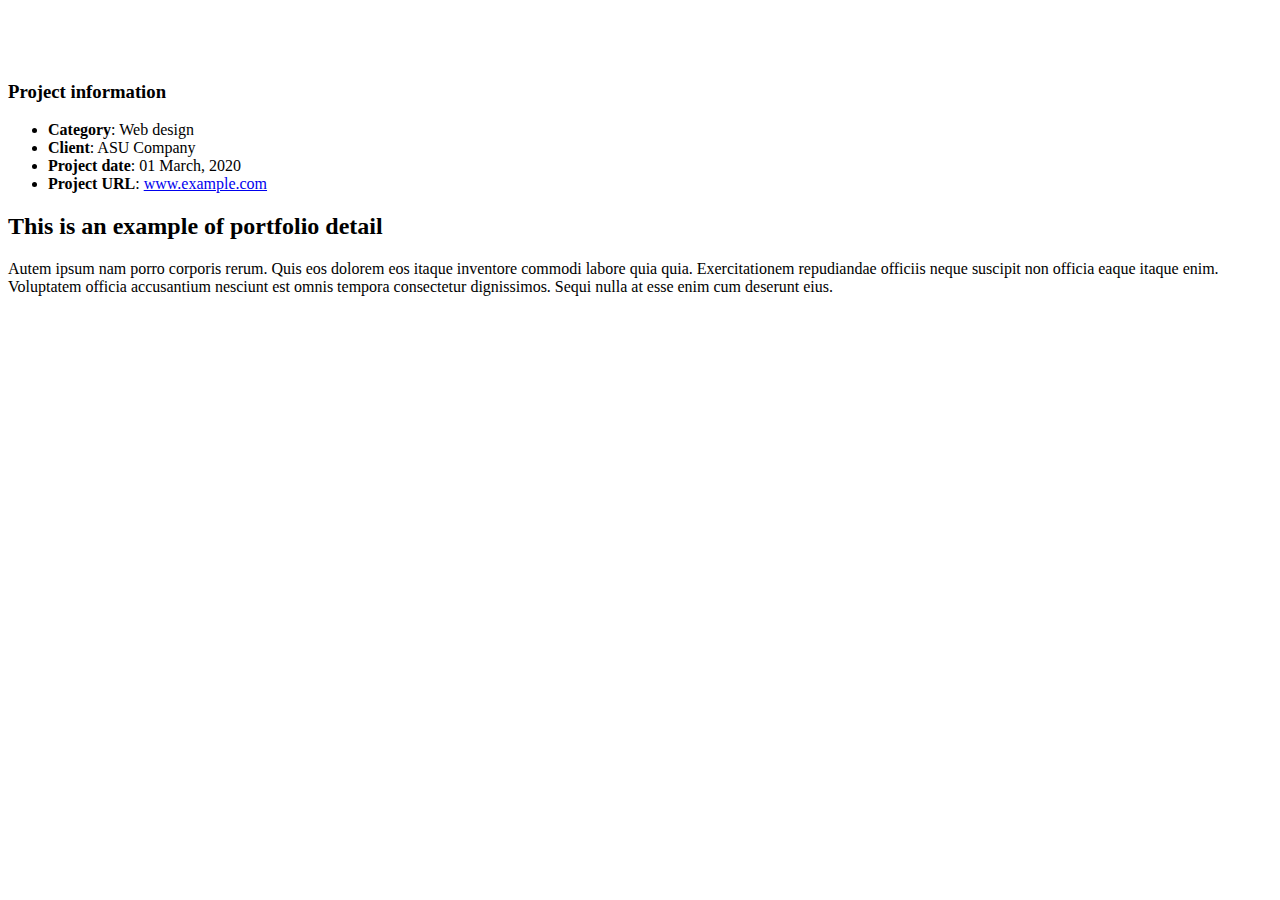
==== portfolio-details.html @ 47aa72e9 "Add files via upload" ====
<!DOCTYPE html>
<html lang="en">

<head>
  <meta charset="utf-8">
  <meta content="width=device-width, initial-scale=1.0" name="viewport">

  <title>Portfolio Details - Personal Bootstrap Template</title>
  <meta content="" name="description">
  <meta content="" name="keywords">

  <!-- Favicons -->
  <link href="assets/img/favicon.png" rel="icon">
  <link href="assets/img/apple-touch-icon.png" rel="apple-touch-icon">

  <!-- Google Fonts -->
  <link href="https://fonts.googleapis.com/css?family=Open+Sans:300,300i,400,400i,600,600i,700,700i|Raleway:300,300i,400,400i,500,500i,600,600i,700,700i|Poppins:300,300i,400,400i,500,500i,600,600i,700,700i" rel="stylesheet">

  <!-- Vendor CSS Files -->
  <link href="assets/vendor/aos/aos.css" rel="stylesheet">
  <link href="assets/vendor/bootstrap/css/bootstrap.min.css" rel="stylesheet">
  <link href="assets/vendor/bootstrap-icons/bootstrap-icons.css" rel="stylesheet">
  <link href="assets/vendor/boxicons/css/boxicons.min.css" rel="stylesheet">
  <link href="assets/vendor/glightbox/css/glightbox.min.css" rel="stylesheet">
  <link href="assets/vendor/swiper/swiper-bundle.min.css" rel="stylesheet">

  <!-- Template Main CSS File -->
  <link href="assets/css/style.css" rel="stylesheet">

  <!-- =======================================================
  * Template Name: MyResume
  * Updated: Mar 10 2023 with Bootstrap v5.2.3
  * Template URL: https://bootstrapmade.com/free-html-bootstrap-template-my-resume/
  * Author: BootstrapMade.com
  * License: https://bootstrapmade.com/license/
  ======================================================== -->
</head>

<body>

  <main id="main">

    <!-- ======= Portfolio Details Section ======= -->
    <section id="portfolio-details" class="portfolio-details">
      <div class="container">

        <div class="row gy-4">

          <div class="col-lg-8">
            <div class="portfolio-details-slider swiper">
              <div class="swiper-wrapper align-items-center">

                <div class="swiper-slide">
                  <img src="assets/img/portfolio/portfolio-details-1.jpg" alt="">
                </div>

                <div class="swiper-slide">
                  <img src="assets/img/portfolio/portfolio-details-2.jpg" alt="">
                </div>

                <div class="swiper-slide">
                  <img src="assets/img/portfolio/portfolio-details-3.jpg" alt="">
                </div>

              </div>
              <div class="swiper-pagination"></div>
            </div>
          </div>

          <div class="col-lg-4">
            <div class="portfolio-info">
              <h3>Project information</h3>
              <ul>
                <li><strong>Category</strong>: Web design</li>
                <li><strong>Client</strong>: ASU Company</li>
                <li><strong>Project date</strong>: 01 March, 2020</li>
                <li><strong>Project URL</strong>: <a href="#">www.example.com</a></li>
              </ul>
            </div>
            <div class="portfolio-description">
              <h2>This is an example of portfolio detail</h2>
              <p>
                Autem ipsum nam porro corporis rerum. Quis eos dolorem eos itaque inventore commodi labore quia quia. Exercitationem repudiandae officiis neque suscipit non officia eaque itaque enim. Voluptatem officia accusantium nesciunt est omnis tempora consectetur dignissimos. Sequi nulla at esse enim cum deserunt eius.
              </p>
            </div>
          </div>

        </div>

      </div>
    </section><!-- End Portfolio Details Section -->

  </main><!-- End #main -->

  <div id="preloader"></div>
  <a href="#" class="back-to-top d-flex align-items-center justify-content-center"><i class="bi bi-arrow-up-short"></i></a>

  <!-- Vendor JS Files -->
  <script src="assets/vendor/purecounter/purecounter_vanilla.js"></script>
  <script src="assets/vendor/aos/aos.js"></script>
  <script src="assets/vendor/bootstrap/js/bootstrap.bundle.min.js"></script>
  <script src="assets/vendor/glightbox/js/glightbox.min.js"></script>
  <script src="assets/vendor/isotope-layout/isotope.pkgd.min.js"></script>
  <script src="assets/vendor/swiper/swiper-bundle.min.js"></script>
  <script src="assets/vendor/typed.js/typed.min.js"></script>
  <script src="assets/vendor/waypoints/noframework.waypoints.js"></script>
  <script src="assets/vendor/php-email-form/validate.js"></script>

  <!-- Template Main JS File -->
  <script src="assets/js/main.js"></script>

</body>

</html>
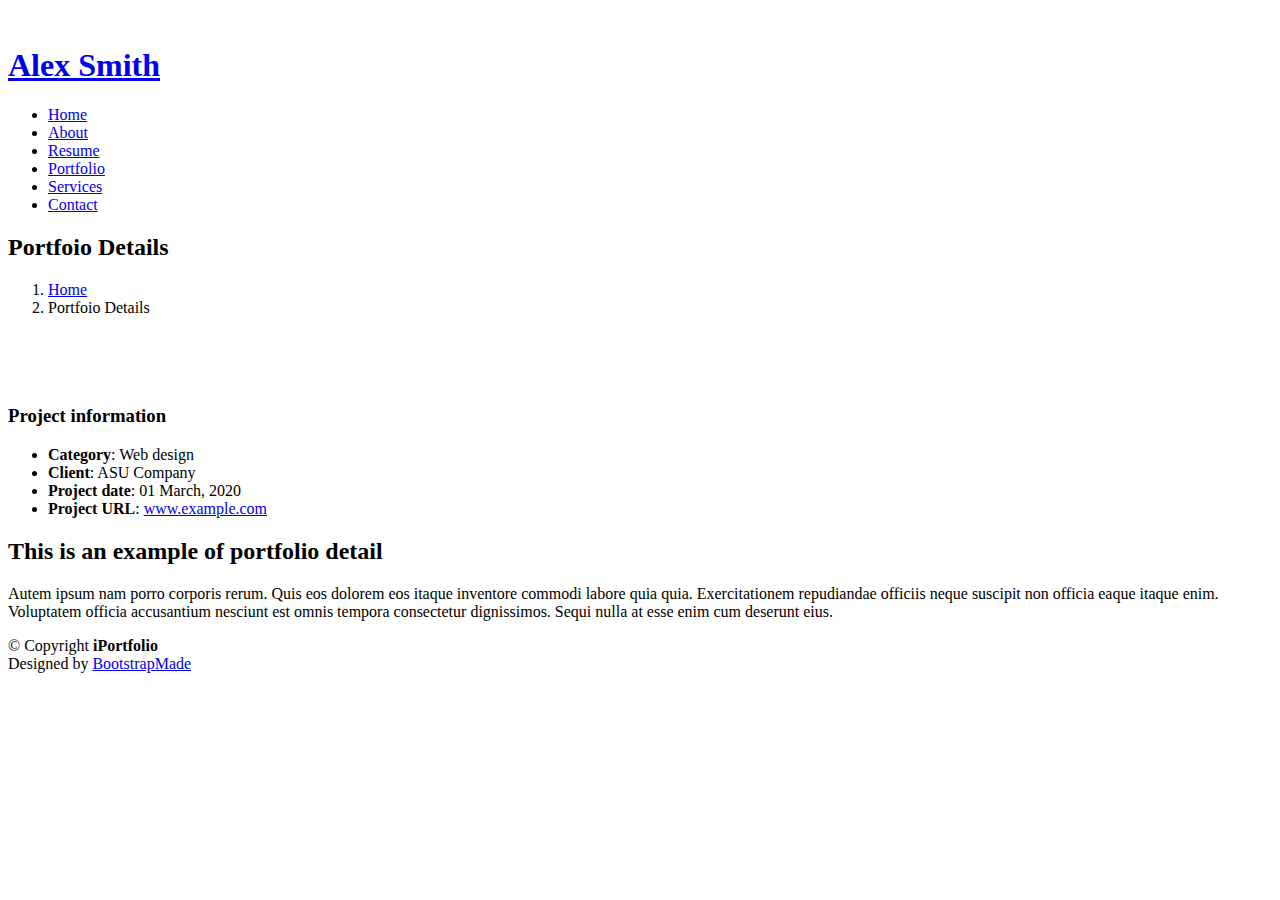
==== commit 302029e0: "Add files via upload" ====
--- a/portfolio-details.html
+++ b/portfolio-details.html
@@ -5,7 +5,7 @@
   <meta charset="utf-8">
   <meta content="width=device-width, initial-scale=1.0" name="viewport">
 
-  <title>Portfolio Details - Personal Bootstrap Template</title>
+  <title>Portfolio Details - iPortfolio Bootstrap Template</title>
   <meta content="" name="description">
   <meta content="" name="keywords">
 
@@ -28,9 +28,9 @@
   <link href="assets/css/style.css" rel="stylesheet">
 
   <!-- =======================================================
-  * Template Name: MyResume
+  * Template Name: iPortfolio
   * Updated: Mar 10 2023 with Bootstrap v5.2.3
-  * Template URL: https://bootstrapmade.com/free-html-bootstrap-template-my-resume/
+  * Template URL: https://bootstrapmade.com/iportfolio-bootstrap-portfolio-websites-template/
   * Author: BootstrapMade.com
   * License: https://bootstrapmade.com/license/
   ======================================================== -->
@@ -38,7 +38,54 @@
 
 <body>
 
+  <!-- ======= Mobile nav toggle button ======= -->
+  <i class="bi bi-list mobile-nav-toggle d-xl-none"></i>
+
+  <!-- ======= Header ======= -->
+  <header id="header">
+    <div class="d-flex flex-column">
+
+      <div class="profile">
+        <img src="assets/img/profile-img.jpg" alt="" class="img-fluid rounded-circle">
+        <h1 class="text-light"><a href="index.html">Alex Smith</a></h1>
+        <div class="social-links mt-3 text-center">
+          <a href="#" class="twitter"><i class="bx bxl-twitter"></i></a>
+          <a href="#" class="facebook"><i class="bx bxl-facebook"></i></a>
+          <a href="#" class="instagram"><i class="bx bxl-instagram"></i></a>
+          <a href="#" class="google-plus"><i class="bx bxl-skype"></i></a>
+          <a href="#" class="linkedin"><i class="bx bxl-linkedin"></i></a>
+        </div>
+      </div>
+
+      <nav id="navbar" class="nav-menu navbar">
+        <ul>
+          <li><a href="#hero" class="nav-link scrollto active"><i class="bx bx-home"></i> <span>Home</span></a></li>
+          <li><a href="#about" class="nav-link scrollto"><i class="bx bx-user"></i> <span>About</span></a></li>
+          <li><a href="#resume" class="nav-link scrollto"><i class="bx bx-file-blank"></i> <span>Resume</span></a></li>
+          <li><a href="#portfolio" class="nav-link scrollto"><i class="bx bx-book-content"></i> <span>Portfolio</span></a></li>
+          <li><a href="#services" class="nav-link scrollto"><i class="bx bx-server"></i> <span>Services</span></a></li>
+          <li><a href="#contact" class="nav-link scrollto"><i class="bx bx-envelope"></i> <span>Contact</span></a></li>
+        </ul>
+      </nav><!-- .nav-menu -->
+    </div>
+  </header><!-- End Header -->
+
   <main id="main">
+
+    <!-- ======= Breadcrumbs ======= -->
+    <section id="breadcrumbs" class="breadcrumbs">
+      <div class="container">
+
+        <div class="d-flex justify-content-between align-items-center">
+          <h2>Portfoio Details</h2>
+          <ol>
+            <li><a href="index.html">Home</a></li>
+            <li>Portfoio Details</li>
+          </ol>
+        </div>
+
+      </div>
+    </section><!-- End Breadcrumbs -->
 
     <!-- ======= Portfolio Details Section ======= -->
     <section id="portfolio-details" class="portfolio-details">
@@ -92,7 +139,22 @@
 
   </main><!-- End #main -->
 
-  <div id="preloader"></div>
+  <!-- ======= Footer ======= -->
+  <footer id="footer">
+    <div class="container">
+      <div class="copyright">
+        &copy; Copyright <strong><span>iPortfolio</span></strong>
+      </div>
+      <div class="credits">
+        <!-- All the links in the footer should remain intact. -->
+        <!-- You can delete the links only if you purchased the pro version. -->
+        <!-- Licensing information: https://bootstrapmade.com/license/ -->
+        <!-- Purchase the pro version with working PHP/AJAX contact form: https://bootstrapmade.com/iportfolio-bootstrap-portfolio-websites-template/ -->
+        Designed by <a href="https://bootstrapmade.com/">BootstrapMade</a>
+      </div>
+    </div>
+  </footer><!-- End  Footer -->
+
   <a href="#" class="back-to-top d-flex align-items-center justify-content-center"><i class="bi bi-arrow-up-short"></i></a>
 
   <!-- Vendor JS Files -->
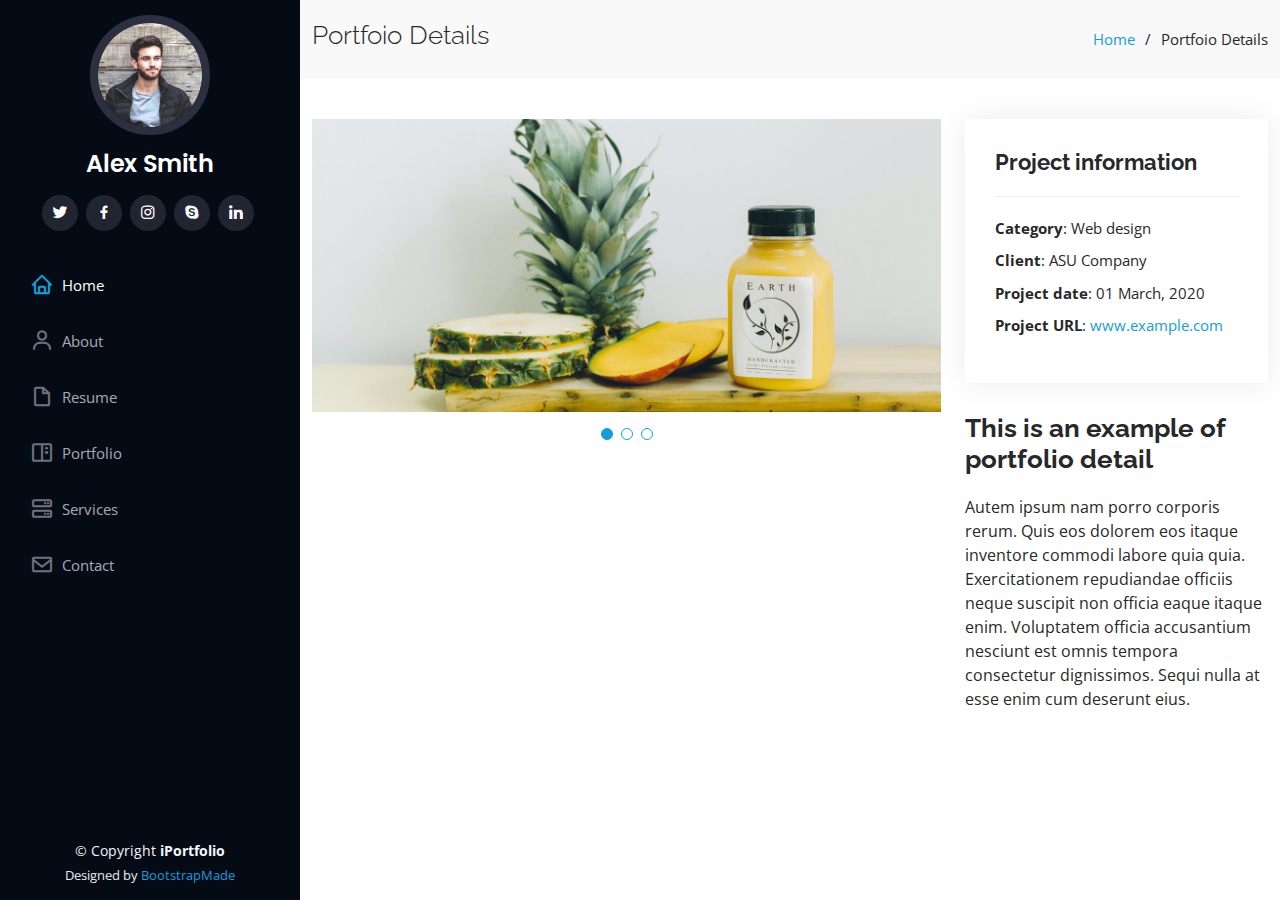
==== commit e31bb33c: "Please" ====
--- a/portfolio-details.html
+++ b/portfolio-details.html
@@ -1,176 +1,176 @@
-<!DOCTYPE html>
-<html lang="en">
-
-<head>
-  <meta charset="utf-8">
-  <meta content="width=device-width, initial-scale=1.0" name="viewport">
-
-  <title>Portfolio Details - iPortfolio Bootstrap Template</title>
-  <meta content="" name="description">
-  <meta content="" name="keywords">
-
-  <!-- Favicons -->
-  <link href="assets/img/favicon.png" rel="icon">
-  <link href="assets/img/apple-touch-icon.png" rel="apple-touch-icon">
-
-  <!-- Google Fonts -->
-  <link href="https://fonts.googleapis.com/css?family=Open+Sans:300,300i,400,400i,600,600i,700,700i|Raleway:300,300i,400,400i,500,500i,600,600i,700,700i|Poppins:300,300i,400,400i,500,500i,600,600i,700,700i" rel="stylesheet">
-
-  <!-- Vendor CSS Files -->
-  <link href="assets/vendor/aos/aos.css" rel="stylesheet">
-  <link href="assets/vendor/bootstrap/css/bootstrap.min.css" rel="stylesheet">
-  <link href="assets/vendor/bootstrap-icons/bootstrap-icons.css" rel="stylesheet">
-  <link href="assets/vendor/boxicons/css/boxicons.min.css" rel="stylesheet">
-  <link href="assets/vendor/glightbox/css/glightbox.min.css" rel="stylesheet">
-  <link href="assets/vendor/swiper/swiper-bundle.min.css" rel="stylesheet">
-
-  <!-- Template Main CSS File -->
-  <link href="assets/css/style.css" rel="stylesheet">
-
-  <!-- =======================================================
-  * Template Name: iPortfolio
+<!DOCTYPE html>
+<html lang="en">
+
+<head>
+  <meta charset="utf-8">
+  <meta content="width=device-width, initial-scale=1.0" name="viewport">
+
+  <title>Portfolio Details - iPortfolio Bootstrap Template</title>
+  <meta content="" name="description">
+  <meta content="" name="keywords">
+
+  <!-- Favicons -->
+  <link href="assets/img/favicon.png" rel="icon">
+  <link href="assets/img/apple-touch-icon.png" rel="apple-touch-icon">
+
+  <!-- Google Fonts -->
+  <link href="https://fonts.googleapis.com/css?family=Open+Sans:300,300i,400,400i,600,600i,700,700i|Raleway:300,300i,400,400i,500,500i,600,600i,700,700i|Poppins:300,300i,400,400i,500,500i,600,600i,700,700i" rel="stylesheet">
+
+  <!-- Vendor CSS Files -->
+  <link href="assets/vendor/aos/aos.css" rel="stylesheet">
+  <link href="assets/vendor/bootstrap/css/bootstrap.min.css" rel="stylesheet">
+  <link href="assets/vendor/bootstrap-icons/bootstrap-icons.css" rel="stylesheet">
+  <link href="assets/vendor/boxicons/css/boxicons.min.css" rel="stylesheet">
+  <link href="assets/vendor/glightbox/css/glightbox.min.css" rel="stylesheet">
+  <link href="assets/vendor/swiper/swiper-bundle.min.css" rel="stylesheet">
+
+  <!-- Template Main CSS File -->
+  <link href="assets/css/style.css" rel="stylesheet">
+
+  <!-- =======================================================
+  * Template Name: iPortfolio
   * Updated: Mar 10 2023 with Bootstrap v5.2.3
-  * Template URL: https://bootstrapmade.com/iportfolio-bootstrap-portfolio-websites-template/
-  * Author: BootstrapMade.com
-  * License: https://bootstrapmade.com/license/
-  ======================================================== -->
-</head>
-
-<body>
-
-  <!-- ======= Mobile nav toggle button ======= -->
-  <i class="bi bi-list mobile-nav-toggle d-xl-none"></i>
-
-  <!-- ======= Header ======= -->
-  <header id="header">
-    <div class="d-flex flex-column">
-
-      <div class="profile">
-        <img src="assets/img/profile-img.jpg" alt="" class="img-fluid rounded-circle">
-        <h1 class="text-light"><a href="index.html">Alex Smith</a></h1>
-        <div class="social-links mt-3 text-center">
-          <a href="#" class="twitter"><i class="bx bxl-twitter"></i></a>
-          <a href="#" class="facebook"><i class="bx bxl-facebook"></i></a>
-          <a href="#" class="instagram"><i class="bx bxl-instagram"></i></a>
-          <a href="#" class="google-plus"><i class="bx bxl-skype"></i></a>
-          <a href="#" class="linkedin"><i class="bx bxl-linkedin"></i></a>
-        </div>
-      </div>
-
-      <nav id="navbar" class="nav-menu navbar">
-        <ul>
-          <li><a href="#hero" class="nav-link scrollto active"><i class="bx bx-home"></i> <span>Home</span></a></li>
-          <li><a href="#about" class="nav-link scrollto"><i class="bx bx-user"></i> <span>About</span></a></li>
-          <li><a href="#resume" class="nav-link scrollto"><i class="bx bx-file-blank"></i> <span>Resume</span></a></li>
-          <li><a href="#portfolio" class="nav-link scrollto"><i class="bx bx-book-content"></i> <span>Portfolio</span></a></li>
-          <li><a href="#services" class="nav-link scrollto"><i class="bx bx-server"></i> <span>Services</span></a></li>
-          <li><a href="#contact" class="nav-link scrollto"><i class="bx bx-envelope"></i> <span>Contact</span></a></li>
-        </ul>
-      </nav><!-- .nav-menu -->
-    </div>
-  </header><!-- End Header -->
-
-  <main id="main">
-
-    <!-- ======= Breadcrumbs ======= -->
-    <section id="breadcrumbs" class="breadcrumbs">
-      <div class="container">
-
-        <div class="d-flex justify-content-between align-items-center">
-          <h2>Portfoio Details</h2>
-          <ol>
-            <li><a href="index.html">Home</a></li>
-            <li>Portfoio Details</li>
-          </ol>
-        </div>
-
-      </div>
-    </section><!-- End Breadcrumbs -->
-
-    <!-- ======= Portfolio Details Section ======= -->
-    <section id="portfolio-details" class="portfolio-details">
-      <div class="container">
-
-        <div class="row gy-4">
-
-          <div class="col-lg-8">
-            <div class="portfolio-details-slider swiper">
-              <div class="swiper-wrapper align-items-center">
-
-                <div class="swiper-slide">
-                  <img src="assets/img/portfolio/portfolio-details-1.jpg" alt="">
-                </div>
-
-                <div class="swiper-slide">
-                  <img src="assets/img/portfolio/portfolio-details-2.jpg" alt="">
-                </div>
-
-                <div class="swiper-slide">
-                  <img src="assets/img/portfolio/portfolio-details-3.jpg" alt="">
-                </div>
-
-              </div>
-              <div class="swiper-pagination"></div>
-            </div>
-          </div>
-
-          <div class="col-lg-4">
-            <div class="portfolio-info">
-              <h3>Project information</h3>
-              <ul>
-                <li><strong>Category</strong>: Web design</li>
-                <li><strong>Client</strong>: ASU Company</li>
-                <li><strong>Project date</strong>: 01 March, 2020</li>
-                <li><strong>Project URL</strong>: <a href="#">www.example.com</a></li>
-              </ul>
-            </div>
-            <div class="portfolio-description">
-              <h2>This is an example of portfolio detail</h2>
-              <p>
-                Autem ipsum nam porro corporis rerum. Quis eos dolorem eos itaque inventore commodi labore quia quia. Exercitationem repudiandae officiis neque suscipit non officia eaque itaque enim. Voluptatem officia accusantium nesciunt est omnis tempora consectetur dignissimos. Sequi nulla at esse enim cum deserunt eius.
-              </p>
-            </div>
-          </div>
-
-        </div>
-
-      </div>
-    </section><!-- End Portfolio Details Section -->
-
-  </main><!-- End #main -->
-
-  <!-- ======= Footer ======= -->
-  <footer id="footer">
-    <div class="container">
-      <div class="copyright">
-        &copy; Copyright <strong><span>iPortfolio</span></strong>
-      </div>
-      <div class="credits">
-        <!-- All the links in the footer should remain intact. -->
-        <!-- You can delete the links only if you purchased the pro version. -->
-        <!-- Licensing information: https://bootstrapmade.com/license/ -->
-        <!-- Purchase the pro version with working PHP/AJAX contact form: https://bootstrapmade.com/iportfolio-bootstrap-portfolio-websites-template/ -->
-        Designed by <a href="https://bootstrapmade.com/">BootstrapMade</a>
-      </div>
-    </div>
-  </footer><!-- End  Footer -->
-
-  <a href="#" class="back-to-top d-flex align-items-center justify-content-center"><i class="bi bi-arrow-up-short"></i></a>
-
-  <!-- Vendor JS Files -->
-  <script src="assets/vendor/purecounter/purecounter_vanilla.js"></script>
-  <script src="assets/vendor/aos/aos.js"></script>
-  <script src="assets/vendor/bootstrap/js/bootstrap.bundle.min.js"></script>
-  <script src="assets/vendor/glightbox/js/glightbox.min.js"></script>
-  <script src="assets/vendor/isotope-layout/isotope.pkgd.min.js"></script>
-  <script src="assets/vendor/swiper/swiper-bundle.min.js"></script>
-  <script src="assets/vendor/typed.js/typed.min.js"></script>
-  <script src="assets/vendor/waypoints/noframework.waypoints.js"></script>
-  <script src="assets/vendor/php-email-form/validate.js"></script>
-
-  <!-- Template Main JS File -->
-  <script src="assets/js/main.js"></script>
-
-</body>
-
+  * Template URL: https://bootstrapmade.com/iportfolio-bootstrap-portfolio-websites-template/
+  * Author: BootstrapMade.com
+  * License: https://bootstrapmade.com/license/
+  ======================================================== -->
+</head>
+
+<body>
+
+  <!-- ======= Mobile nav toggle button ======= -->
+  <i class="bi bi-list mobile-nav-toggle d-xl-none"></i>
+
+  <!-- ======= Header ======= -->
+  <header id="header">
+    <div class="d-flex flex-column">
+
+      <div class="profile">
+        <img src="assets/img/profile-img.jpg" alt="" class="img-fluid rounded-circle">
+        <h1 class="text-light"><a href="index.html">Alex Smith</a></h1>
+        <div class="social-links mt-3 text-center">
+          <a href="#" class="twitter"><i class="bx bxl-twitter"></i></a>
+          <a href="#" class="facebook"><i class="bx bxl-facebook"></i></a>
+          <a href="#" class="instagram"><i class="bx bxl-instagram"></i></a>
+          <a href="#" class="google-plus"><i class="bx bxl-skype"></i></a>
+          <a href="#" class="linkedin"><i class="bx bxl-linkedin"></i></a>
+        </div>
+      </div>
+
+      <nav id="navbar" class="nav-menu navbar">
+        <ul>
+          <li><a href="#hero" class="nav-link scrollto active"><i class="bx bx-home"></i> <span>Home</span></a></li>
+          <li><a href="#about" class="nav-link scrollto"><i class="bx bx-user"></i> <span>About</span></a></li>
+          <li><a href="#resume" class="nav-link scrollto"><i class="bx bx-file-blank"></i> <span>Resume</span></a></li>
+          <li><a href="#portfolio" class="nav-link scrollto"><i class="bx bx-book-content"></i> <span>Portfolio</span></a></li>
+          <li><a href="#services" class="nav-link scrollto"><i class="bx bx-server"></i> <span>Services</span></a></li>
+          <li><a href="#contact" class="nav-link scrollto"><i class="bx bx-envelope"></i> <span>Contact</span></a></li>
+        </ul>
+      </nav><!-- .nav-menu -->
+    </div>
+  </header><!-- End Header -->
+
+  <main id="main">
+
+    <!-- ======= Breadcrumbs ======= -->
+    <section id="breadcrumbs" class="breadcrumbs">
+      <div class="container">
+
+        <div class="d-flex justify-content-between align-items-center">
+          <h2>Portfoio Details</h2>
+          <ol>
+            <li><a href="index.html">Home</a></li>
+            <li>Portfoio Details</li>
+          </ol>
+        </div>
+
+      </div>
+    </section><!-- End Breadcrumbs -->
+
+    <!-- ======= Portfolio Details Section ======= -->
+    <section id="portfolio-details" class="portfolio-details">
+      <div class="container">
+
+        <div class="row gy-4">
+
+          <div class="col-lg-8">
+            <div class="portfolio-details-slider swiper">
+              <div class="swiper-wrapper align-items-center">
+
+                <div class="swiper-slide">
+                  <img src="assets/img/portfolio/portfolio-details-1.jpg" alt="">
+                </div>
+
+                <div class="swiper-slide">
+                  <img src="assets/img/portfolio/portfolio-details-2.jpg" alt="">
+                </div>
+
+                <div class="swiper-slide">
+                  <img src="assets/img/portfolio/portfolio-details-3.jpg" alt="">
+                </div>
+
+              </div>
+              <div class="swiper-pagination"></div>
+            </div>
+          </div>
+
+          <div class="col-lg-4">
+            <div class="portfolio-info">
+              <h3>Project information</h3>
+              <ul>
+                <li><strong>Category</strong>: Web design</li>
+                <li><strong>Client</strong>: ASU Company</li>
+                <li><strong>Project date</strong>: 01 March, 2020</li>
+                <li><strong>Project URL</strong>: <a href="#">www.example.com</a></li>
+              </ul>
+            </div>
+            <div class="portfolio-description">
+              <h2>This is an example of portfolio detail</h2>
+              <p>
+                Autem ipsum nam porro corporis rerum. Quis eos dolorem eos itaque inventore commodi labore quia quia. Exercitationem repudiandae officiis neque suscipit non officia eaque itaque enim. Voluptatem officia accusantium nesciunt est omnis tempora consectetur dignissimos. Sequi nulla at esse enim cum deserunt eius.
+              </p>
+            </div>
+          </div>
+
+        </div>
+
+      </div>
+    </section><!-- End Portfolio Details Section -->
+
+  </main><!-- End #main -->
+
+  <!-- ======= Footer ======= -->
+  <footer id="footer">
+    <div class="container">
+      <div class="copyright">
+        &copy; Copyright <strong><span>iPortfolio</span></strong>
+      </div>
+      <div class="credits">
+        <!-- All the links in the footer should remain intact. -->
+        <!-- You can delete the links only if you purchased the pro version. -->
+        <!-- Licensing information: https://bootstrapmade.com/license/ -->
+        <!-- Purchase the pro version with working PHP/AJAX contact form: https://bootstrapmade.com/iportfolio-bootstrap-portfolio-websites-template/ -->
+        Designed by <a href="https://bootstrapmade.com/">BootstrapMade</a>
+      </div>
+    </div>
+  </footer><!-- End  Footer -->
+
+  <a href="#" class="back-to-top d-flex align-items-center justify-content-center"><i class="bi bi-arrow-up-short"></i></a>
+
+  <!-- Vendor JS Files -->
+  <script src="assets/vendor/purecounter/purecounter_vanilla.js"></script>
+  <script src="assets/vendor/aos/aos.js"></script>
+  <script src="assets/vendor/bootstrap/js/bootstrap.bundle.min.js"></script>
+  <script src="assets/vendor/glightbox/js/glightbox.min.js"></script>
+  <script src="assets/vendor/isotope-layout/isotope.pkgd.min.js"></script>
+  <script src="assets/vendor/swiper/swiper-bundle.min.js"></script>
+  <script src="assets/vendor/typed.js/typed.min.js"></script>
+  <script src="assets/vendor/waypoints/noframework.waypoints.js"></script>
+  <script src="assets/vendor/php-email-form/validate.js"></script>
+
+  <!-- Template Main JS File -->
+  <script src="assets/js/main.js"></script>
+
+</body>
+
 </html>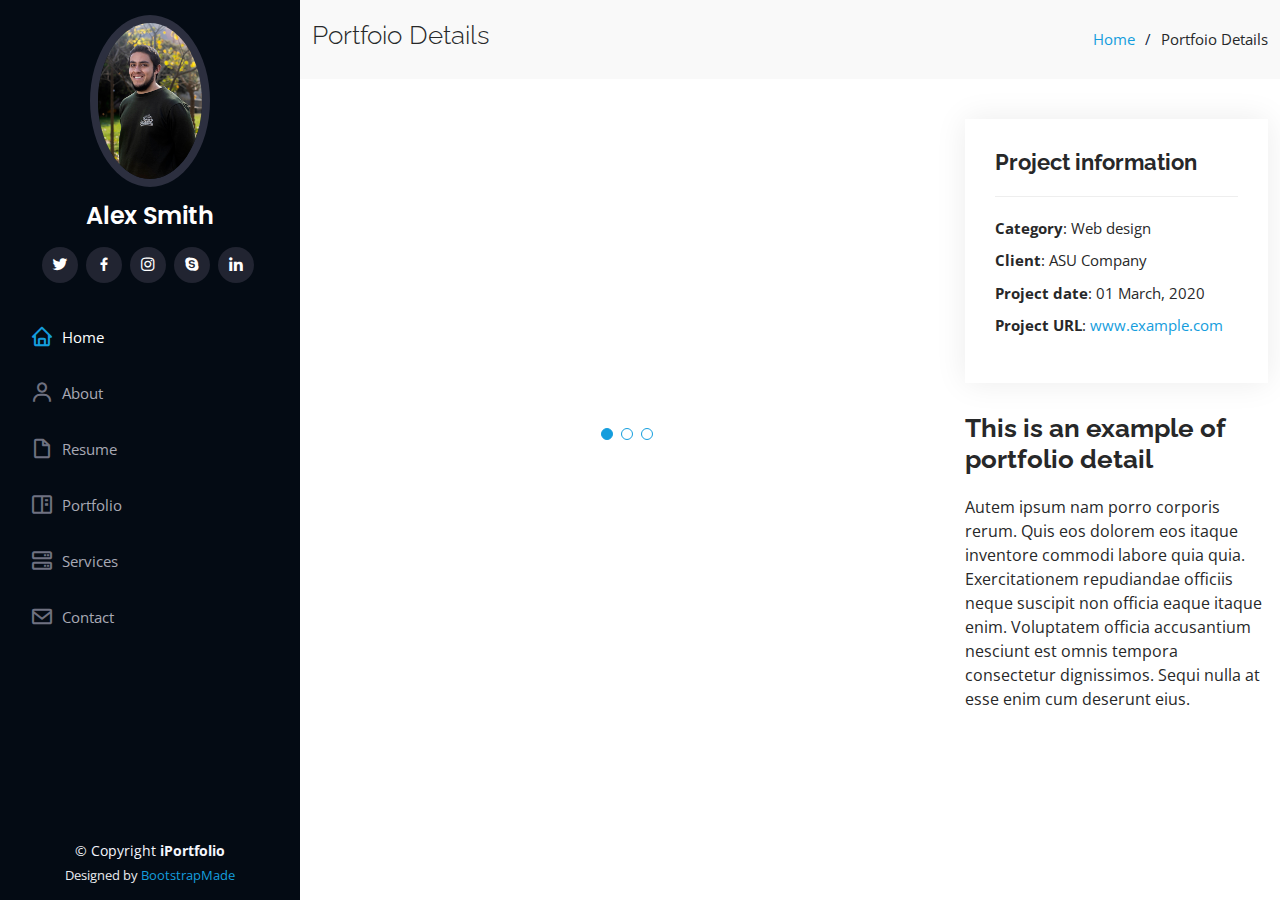
==== commit d7a49a47: "Update portfolio-details.html" ====
--- a/portfolio-details.html
+++ b/portfolio-details.html
@@ -5,7 +5,7 @@
   <meta charset="utf-8">
   <meta content="width=device-width, initial-scale=1.0" name="viewport">
 
-  <title>Portfolio Details - iPortfolio Bootstrap Template</title>
+  <title>Portfolio Details</title>
   <meta content="" name="description">
   <meta content="" name="keywords">
 
@@ -46,7 +46,7 @@
     <div class="d-flex flex-column">
 
       <div class="profile">
-        <img src="assets/img/profile-img.jpg" alt="" class="img-fluid rounded-circle">
+        <img src="assets/img/fabio_salas.png" alt="" class="img-fluid rounded-circle">
         <h1 class="text-light"><a href="index.html">Alex Smith</a></h1>
         <div class="social-links mt-3 text-center">
           <a href="#" class="twitter"><i class="bx bxl-twitter"></i></a>
@@ -98,11 +98,11 @@
               <div class="swiper-wrapper align-items-center">
 
                 <div class="swiper-slide">
-                  <img src="assets/img/portfolio/portfolio-details-1.jpg" alt="">
+                  <img src="assets/img/portfolio/CRP1.jfif" alt="">
                 </div>
 
                 <div class="swiper-slide">
-                  <img src="assets/img/portfolio/portfolio-details-2.jpg" alt="">
+                  <img src="assets/img/portfolio/CRP2.jpg" alt="">
                 </div>
 
                 <div class="swiper-slide">
@@ -173,4 +173,4 @@
 
 </body>
 
-</html>+</html>
--- a/assets/css/style.css
+++ b/assets/css/style.css
@@ -229,7 +229,7 @@
 #hero {
   width: 100%;
   height: 100vh;
-  background: url("../img/hero-bg.jpg") top center;
+  background: url("../img/Economianchik.png") top center;
   background-size: cover;
 }
 
@@ -1091,4 +1091,4 @@
     width: auto;
     padding-right: 20px 15px;
   }
-}+}
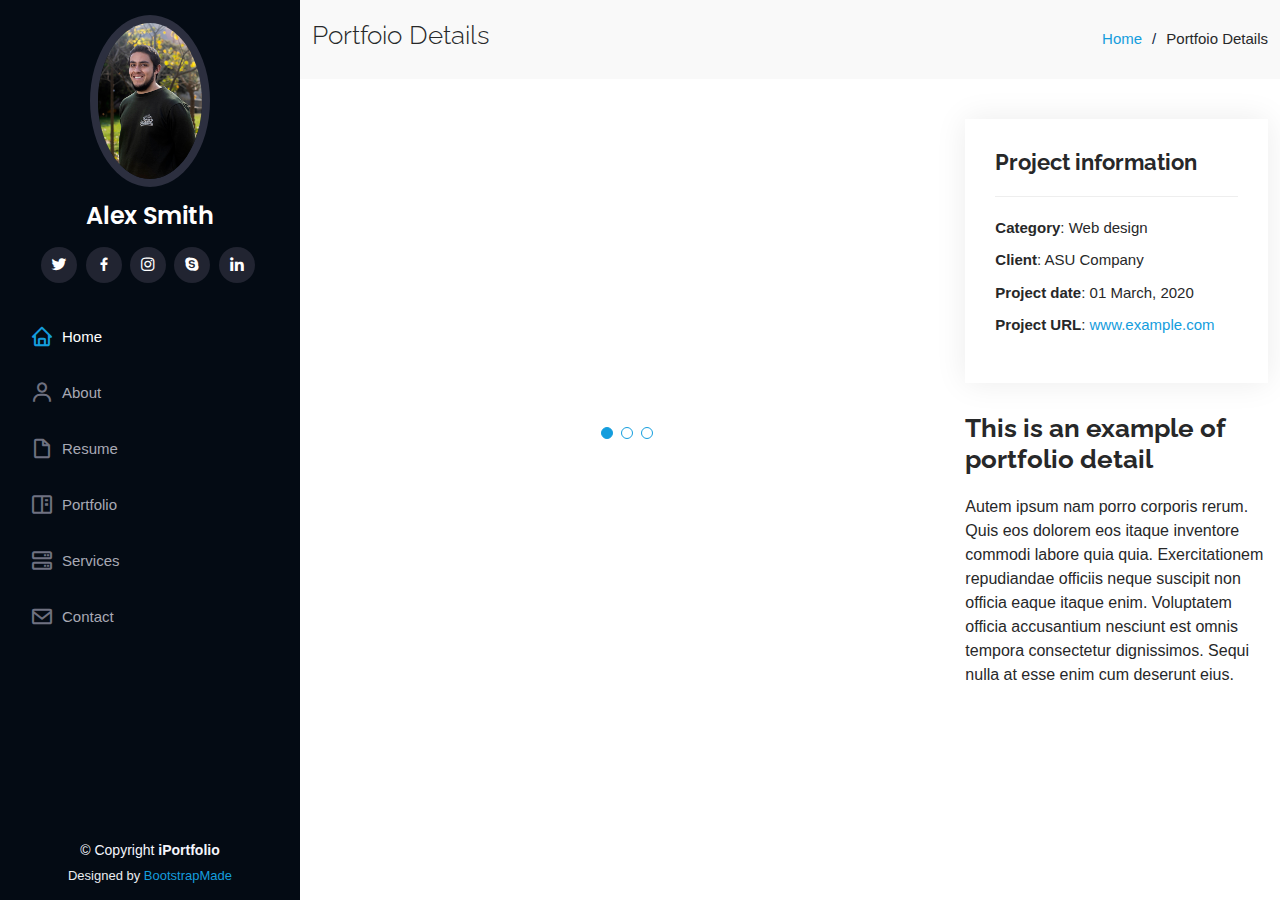
==== commit 2fde9622: "Update portfolio-details.html" ====
--- a/portfolio-details.html
+++ b/portfolio-details.html
@@ -14,7 +14,7 @@
   <link href="assets/img/apple-touch-icon.png" rel="apple-touch-icon">
 
   <!-- Google Fonts -->
-  <link href="https://fonts.googleapis.com/css?family=Open+Sans:300,300i,400,400i,600,600i,700,700i|Raleway:300,300i,400,400i,500,500i,600,600i,700,700i|Poppins:300,300i,400,400i,500,500i,600,600i,700,700i" rel="stylesheet">
+  <link href="https://fonts.googleapis.com/css?family=Lato:300,300i,400,400i,600,600i,700,700i|Raleway:300,300i,400,400i,500,500i,600,600i,700,700i|Poppins:300,300i,400,400i,500,500i,600,600i,700,700i" rel="stylesheet">
 
   <!-- Vendor CSS Files -->
   <link href="assets/vendor/aos/aos.css" rel="stylesheet">
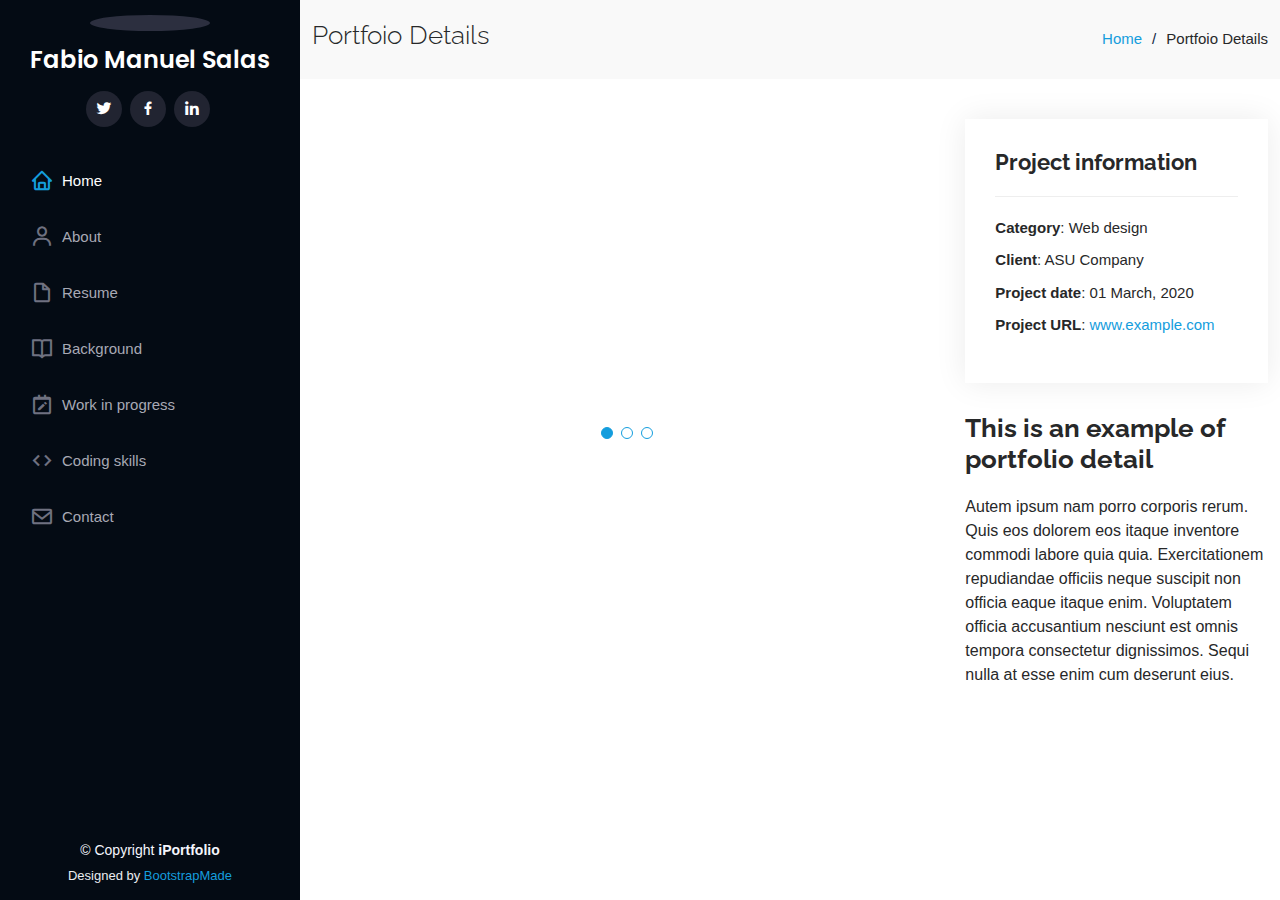
==== commit 9f5abf6b: "Update portfolio-details.html" ====
--- a/portfolio-details.html
+++ b/portfolio-details.html
@@ -42,18 +42,16 @@
   <i class="bi bi-list mobile-nav-toggle d-xl-none"></i>
 
   <!-- ======= Header ======= -->
-  <header id="header">
+    <header id="header">
     <div class="d-flex flex-column">
 
       <div class="profile">
-        <img src="assets/img/fabio_salas.png" alt="" class="img-fluid rounded-circle">
-        <h1 class="text-light"><a href="index.html">Alex Smith</a></h1>
+        <img src="assets/img/fabio_180.jpg" alt="" class="img-fluid rounded-circle">
+        <h1 class="text-light"><a href="index.html">Fabio Manuel Salas</a></h1>
         <div class="social-links mt-3 text-center">
           <a href="#" class="twitter"><i class="bx bxl-twitter"></i></a>
-          <a href="#" class="facebook"><i class="bx bxl-facebook"></i></a>
-          <a href="#" class="instagram"><i class="bx bxl-instagram"></i></a>
-          <a href="#" class="google-plus"><i class="bx bxl-skype"></i></a>
-          <a href="#" class="linkedin"><i class="bx bxl-linkedin"></i></a>
+          <a href="https://www.facebook.com/fabio.salas.94" class="facebook"><i class="bx bxl-facebook"></i></a>
+          <a href="https://www.linkedin.com/in/fabiosalas-economista/" class="linkedin"><i class="bx bxl-linkedin"></i></a>
         </div>
       </div>
 
@@ -62,8 +60,9 @@
           <li><a href="#hero" class="nav-link scrollto active"><i class="bx bx-home"></i> <span>Home</span></a></li>
           <li><a href="#about" class="nav-link scrollto"><i class="bx bx-user"></i> <span>About</span></a></li>
           <li><a href="#resume" class="nav-link scrollto"><i class="bx bx-file-blank"></i> <span>Resume</span></a></li>
-          <li><a href="#portfolio" class="nav-link scrollto"><i class="bx bx-book-content"></i> <span>Portfolio</span></a></li>
-          <li><a href="#services" class="nav-link scrollto"><i class="bx bx-server"></i> <span>Services</span></a></li>
+          <li><a href="#portfolio" class="nav-link scrollto"><i class="bx bx-book-open"></i> <span>Background</span></a></li>
+          <li><a href="#currentwork" class="nav-link scrollto"><i class="bx bx-calendar-edit"></i> <span>Work in progress</span></a></li>
+          <li><a href="#coding" class="nav-link scrollto"><i class="bx bx-code"></i> <span>Coding skills</span></a></li>
           <li><a href="#contact" class="nav-link scrollto"><i class="bx bx-envelope"></i> <span>Contact</span></a></li>
         </ul>
       </nav><!-- .nav-menu -->
